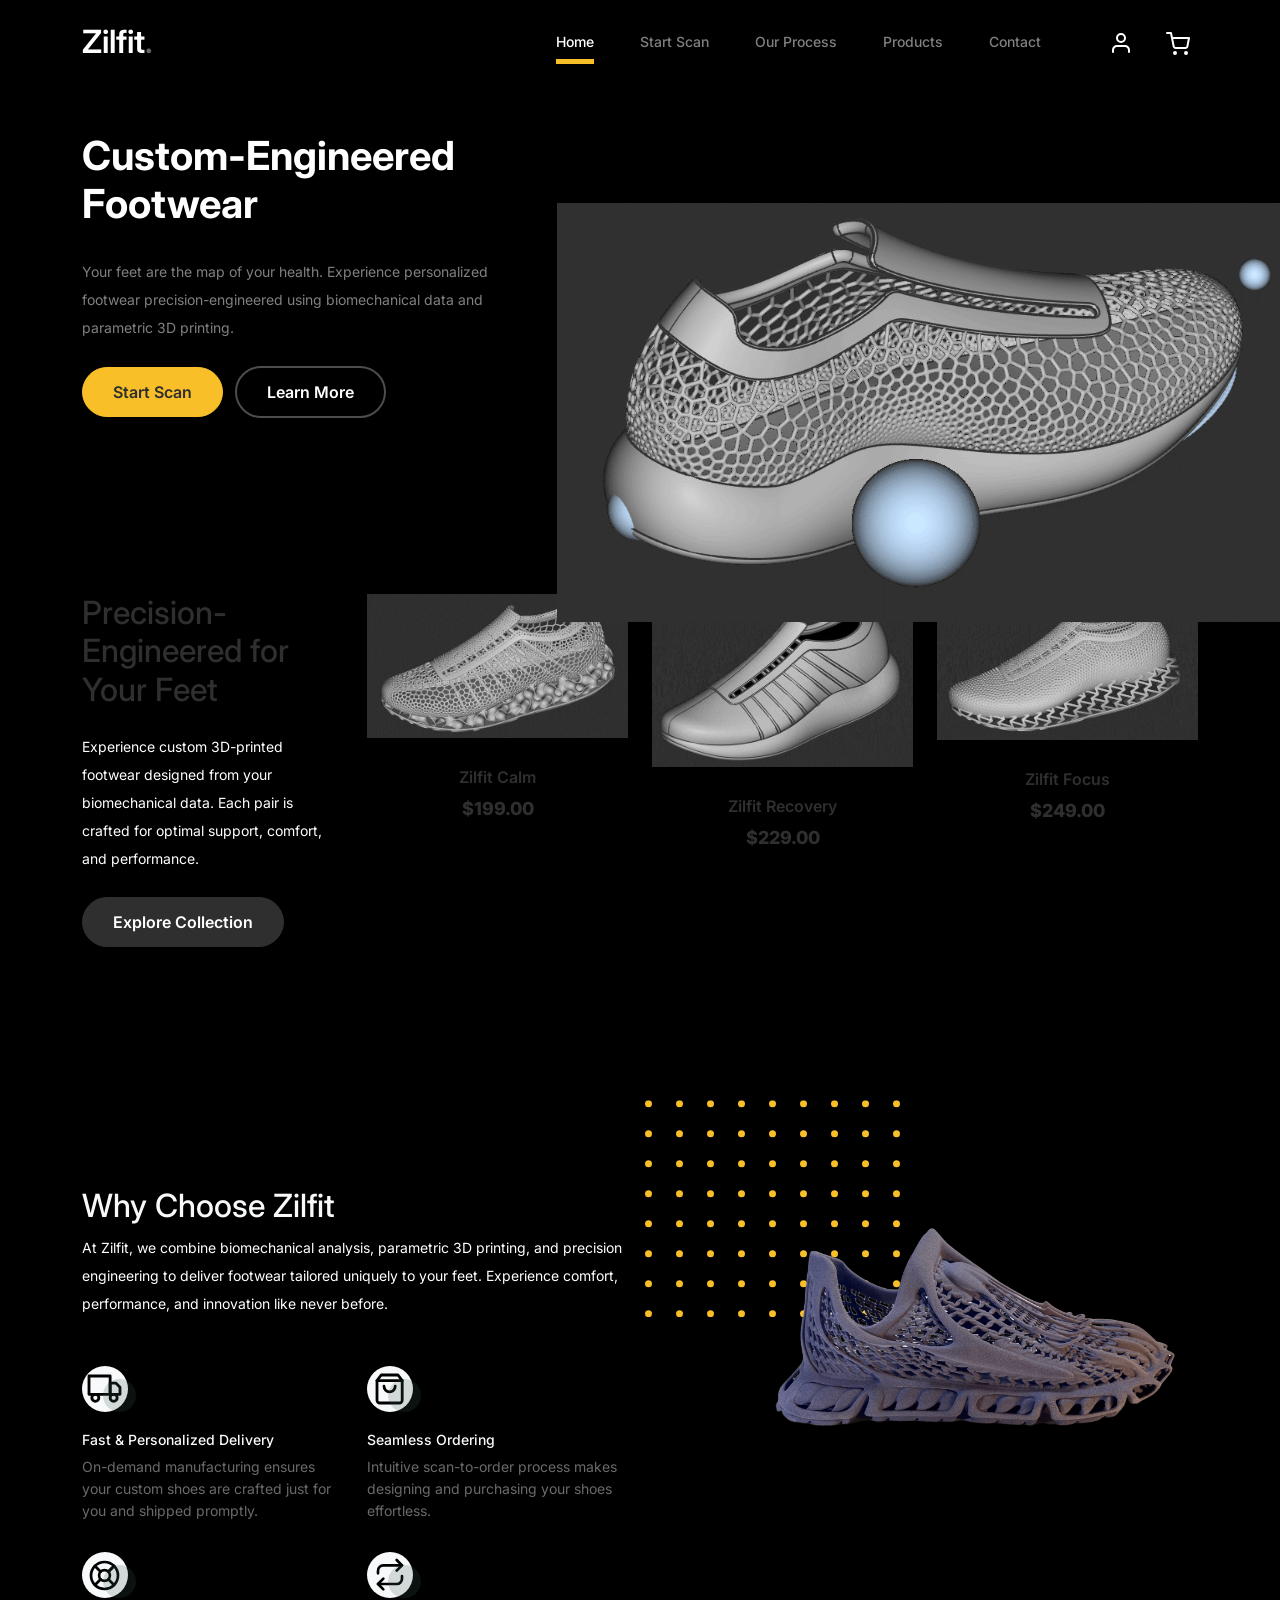
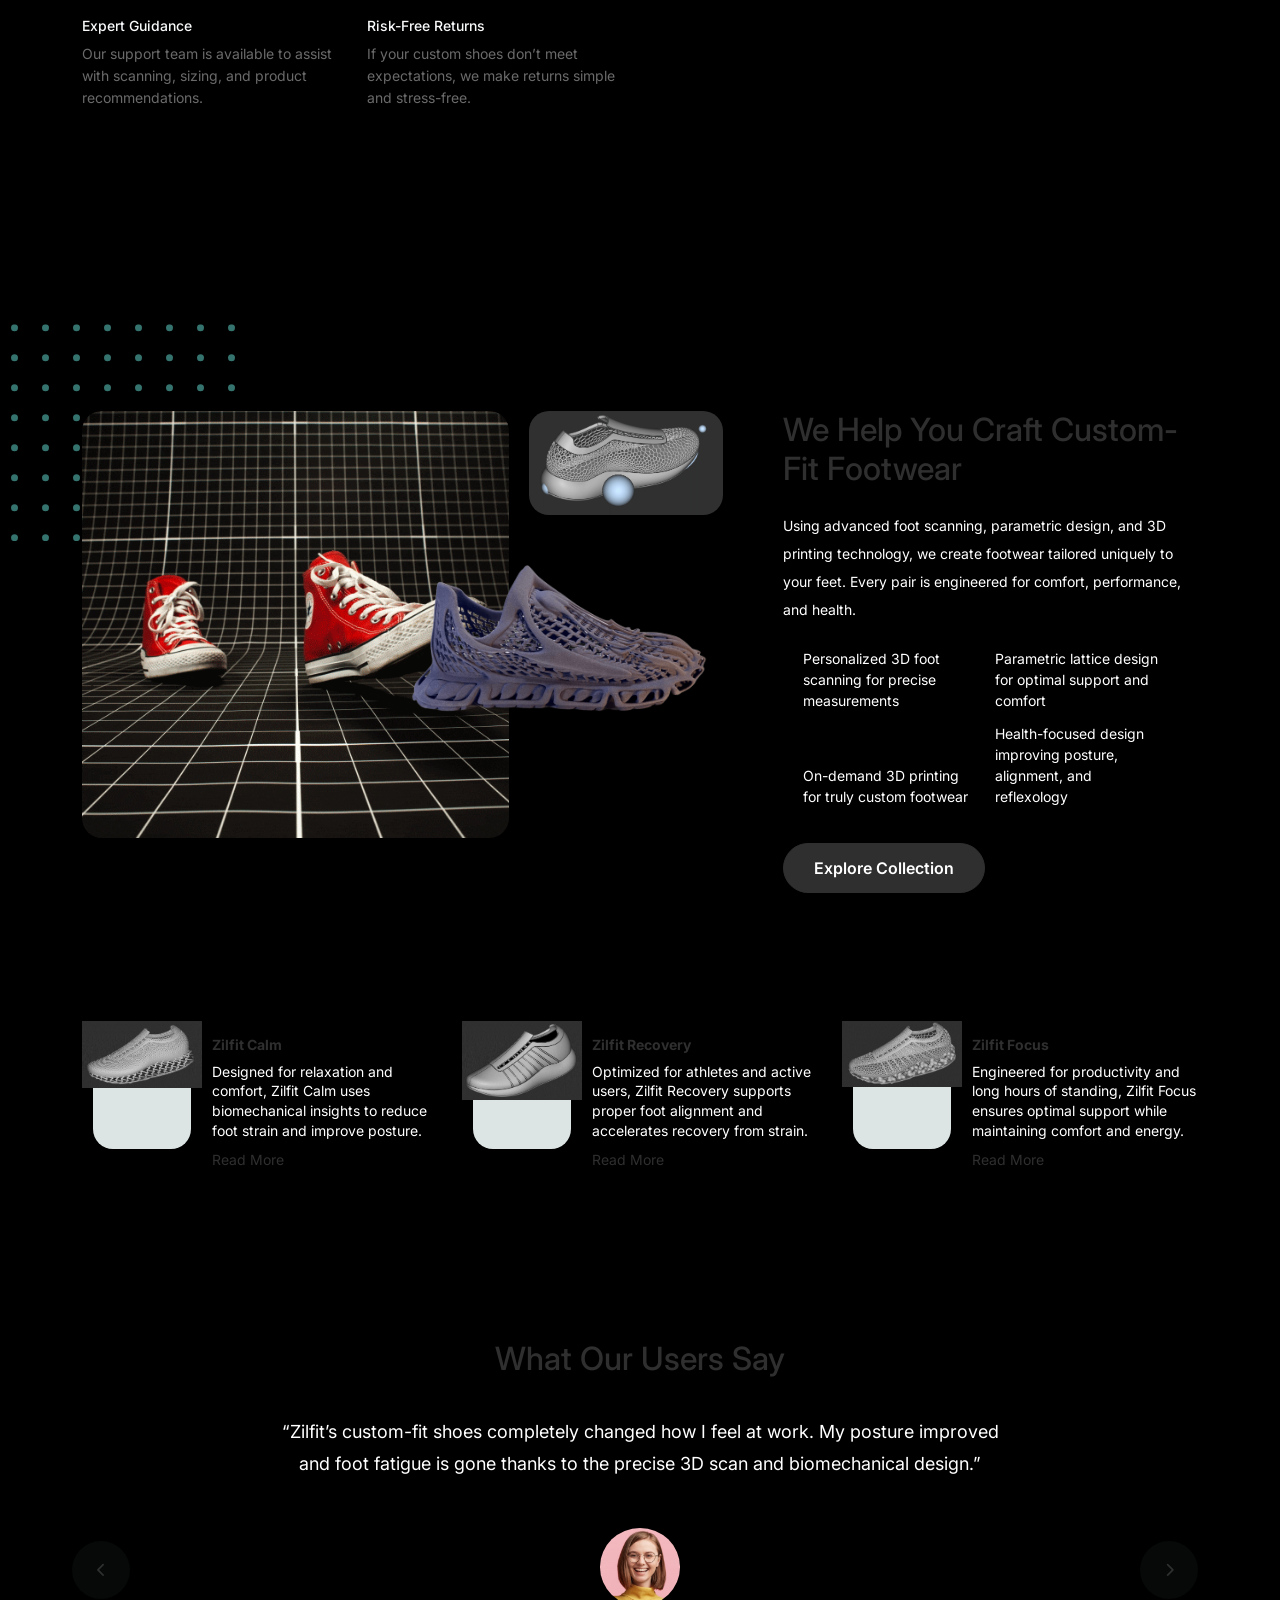
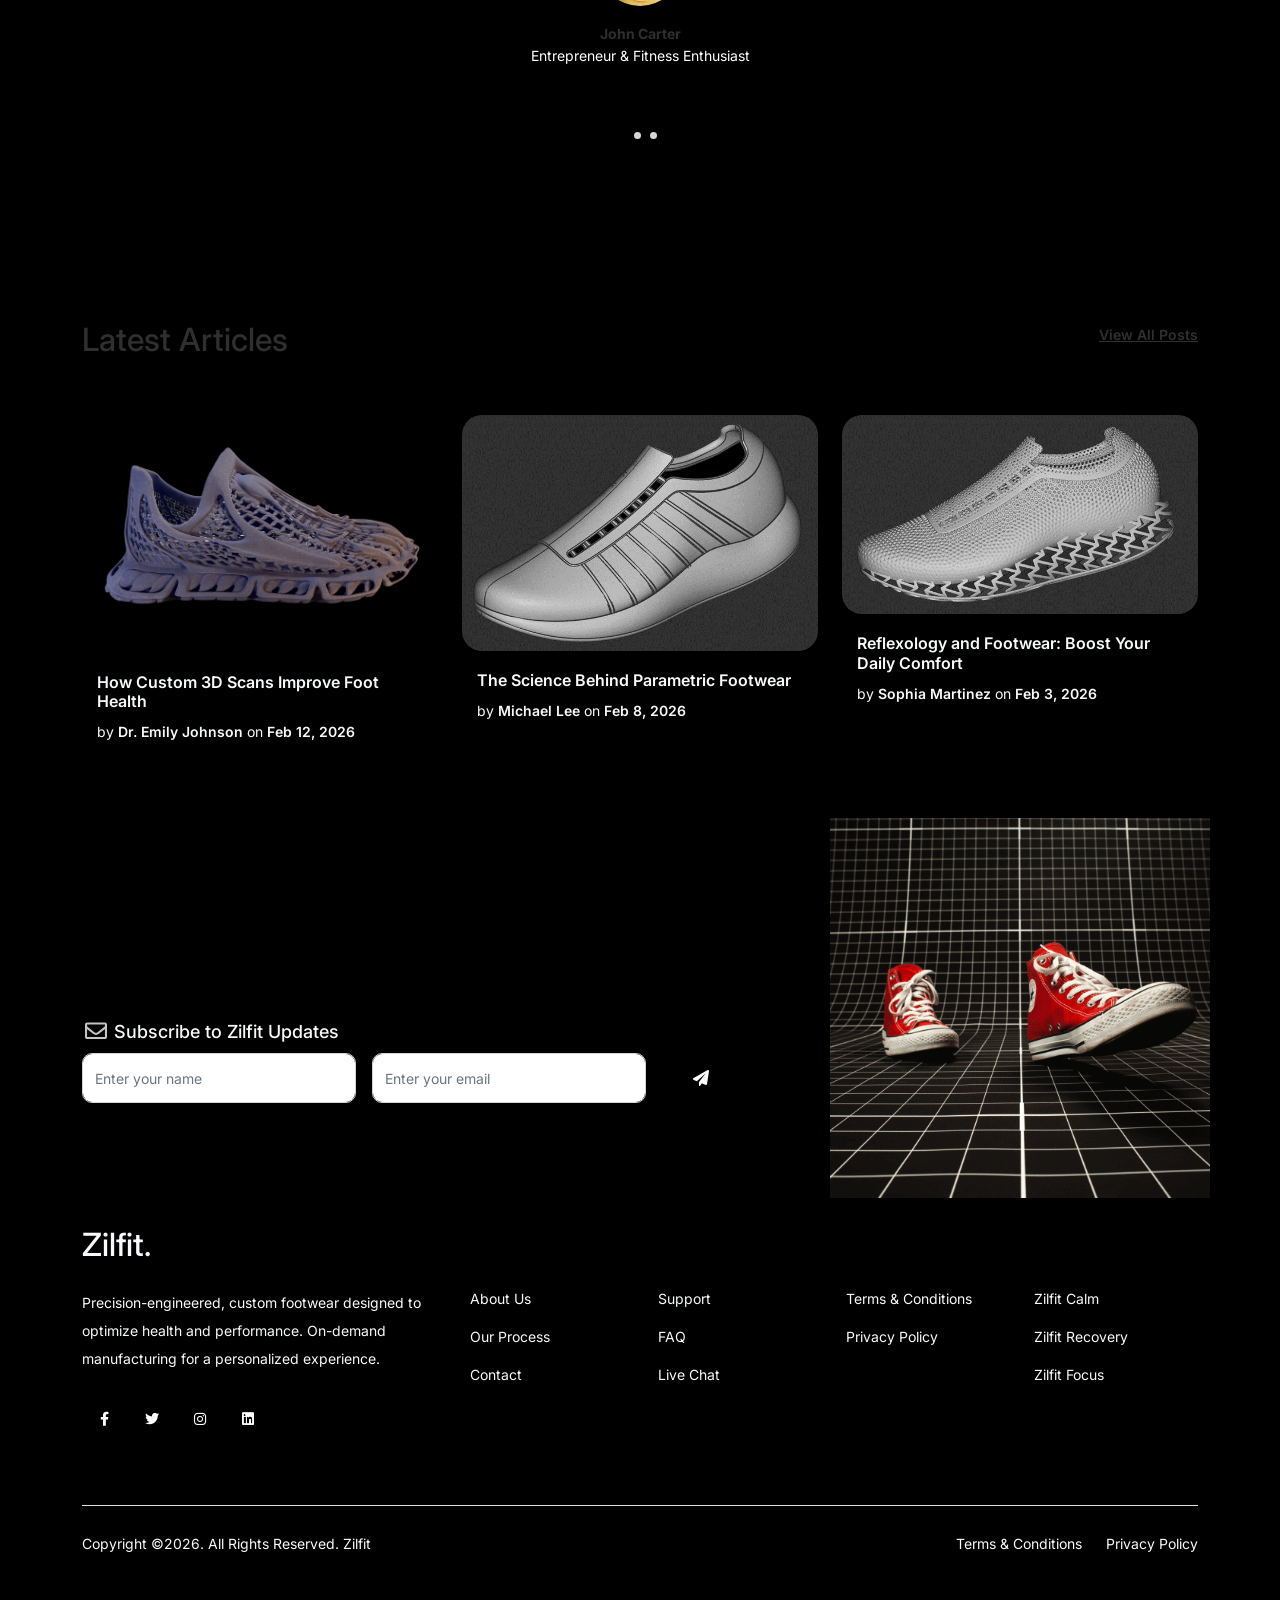
==== index.html @ 862df2f9 "Initial commit" ====
<!-- /*
* Bootstrap 5
* Template Name: Furni
* Template Author: Untree.co
* Template URI: https://untree.co/
* License: https://creativecommons.org/licenses/by/3.0/
*/ -->
<!doctype html>
<html lang="en">
<head>
  <meta charset="utf-8">
  <meta name="viewport" content="width=device-width, initial-scale=1, shrink-to-fit=no">
  <meta name="author" content="Calvince Owino">
  <link rel="shortcut icon" href="favicon.png">

  <meta name="description" content="" />
  <meta name="keywords" content="bootstrap, bootstrap4" />

		<!-- Bootstrap CSS -->
		<link href="css/bootstrap.min.css" rel="stylesheet">
		<link href="https://cdnjs.cloudflare.com/ajax/libs/font-awesome/6.0.0-beta3/css/all.min.css" rel="stylesheet">
		<link href="css/tiny-slider.css" rel="stylesheet">
		<link href="css/style.css" rel="stylesheet">
		<title>Zilfit – Custom-Engineered Biomechanical Footwear | Tech-Health Innovation</title>
	</head>

	<body class="bg-dark text-light">

		<!-- Start Header/Navigation -->
		<nav class="custom-navbar navbar navbar-expand-md navbar-dark bg-dark" aria-label="Zilfit navigation bar">

		<div class="container">
			<!-- Brand -->
			<a class="navbar-brand" href="index.html">Zilfit<span>.</span></a>

			<!-- Toggler / Mobile Menu -->
			<button class="navbar-toggler" type="button" data-bs-toggle="collapse" data-bs-target="#navbarsZilfit" aria-controls="navbarsZilfit" aria-expanded="false" aria-label="Toggle navigation">
			<span class="navbar-toggler-icon"></span>
			</button>

			<!-- Navbar Links -->
			<div class="collapse navbar-collapse" id="navbarsZilfit">
			<ul class="custom-navbar-nav navbar-nav ms-auto mb-2 mb-md-0">
				<li class="nav-item active">
				<a class="nav-link" href="index.html">Home</a>
				</li>
				<li class="nav-item">
				<a class="nav-link" href="scan.html">Start Scan</a>
				</li>
				<li class="nav-item">
				<a class="nav-link" href="#process">Our Process</a>
				</li>
				<li class="nav-item">
				<a class="nav-link" href="#products">Products</a>
				</li>
				<li class="nav-item">
				<a class="nav-link" href="#contact">Contact</a>
				</li>
			</ul>

			<!-- CTA Icons -->
			<ul class="custom-navbar-cta navbar-nav mb-2 mb-md-0 ms-4">
				<li class="nav-item">
				<a class="nav-link" href="#"><img src="images/user.svg" alt="User Account"></a>
				</li>
				<li class="nav-item">
				<a class="nav-link" href="cart.html"><img src="images/cart.svg" alt="Shopping Cart"></a>
				</li>
			</ul>
			</div>
		</div>
		
		</nav>
		<!-- End Header/Navigation -->

		<!-- Start Hero Section -->
		<div class="hero py-5">
		<div class="container">
			<div class="row align-items-center">

			<!-- Text Column -->
			<div class="col-lg-5 text-center text-lg-start mb-5 mb-lg-0">
				<div class="intro-excerpt">
				<h1>Custom-Engineered Footwear</h1>

				<p class="mb-4">
					Your feet are the map of your health. Experience personalized footwear
					precision-engineered using biomechanical data and parametric 3D printing.
				</p>

				<p>
					<a href="scan.html" class="btn btn-secondary me-2">Start Scan</a>
					<a href="#learn-more" class="btn btn-white-outline">Learn More</a>
				</p>
				</div>
			</div>

			<!-- Image Column -->
			<div class="col-lg-7 text-center">
				<div class="hero-img-wrap">
				<img 
					src="images/shoe_preview.gif" 
					class="img-fluid hero-img"
					alt="Zilfit 3D Footwear Model">
				</div>
			</div>

			</div>
		</div>
		</div>
		<!-- End Hero Section -->
		<!-- End Hero Section -->

		<!-- Start Product Section -->
		<div class="product-section">
		<div class="container">
			<div class="row">

			<!-- Start Column 1 -->
			<div class="col-md-12 col-lg-3 mb-5 mb-lg-0">
				<h2 class="mb-4 section-title">Precision-Engineered for Your Feet</h2>
				<p class="mb-4">Experience custom 3D-printed footwear designed from your biomechanical data. Each pair is crafted for optimal support, comfort, and performance.</p>
				<p><a href="#products" class="btn">Explore Collection</a></p>
			</div> 
			<!-- End Column 1 -->

			<!-- Start Column 2 -->
			<div class="col-12 col-md-4 col-lg-3 mb-5 mb-md-0">
				<a class="product-item" href="cart.html">
				<img src="images/shoe.webp" class="img-fluid product-thumbnail" alt="Zilfit Calm">
				<h3 class="product-title">Zilfit Calm</h3>
				<strong class="product-price">$199.00</strong>

				<span class="icon-cross">
					<img src="images/cross.svg" class="img-fluid" alt="">
				</span>
				</a>
			</div> 
			<!-- End Column 2 -->

			<!-- Start Column 3 -->
			<div class="col-12 col-md-4 col-lg-3 mb-5 mb-md-0">
				<a class="product-item" href="cart.html">
				<img src="images/shoe2.webp" class="img-fluid product-thumbnail" alt="Zilfit Recovery">
				<h3 class="product-title">Zilfit Recovery</h3>
				<strong class="product-price">$229.00</strong>

				<span class="icon-cross">
					<img src="images/cross.svg" class="img-fluid" alt="">
				</span>
				</a>
			</div>
			<!-- End Column 3 -->

			<!-- Start Column 4 -->
			<div class="col-12 col-md-4 col-lg-3 mb-5 mb-md-0">
				<a class="product-item" href="cart.html">
				<img src="images/shoe3.webp" class="img-fluid product-thumbnail" alt="Zilfit Focus">
				<h3 class="product-title">Zilfit Focus</h3>
				<strong class="product-price">$249.00</strong>

				<span class="icon-cross">
					<img src="images/cross.svg" class="img-fluid" alt="">
				</span>
				</a>
			</div>
			<!-- End Column 4 -->

			</div>
		</div>
		</div>
		<!-- End Product Section -->

		<!-- Start Why Choose Us Section -->
		<div class="why-choose-section">
		<div class="container">
			<div class="row justify-content-between">

			<!-- Text Column -->
			<div class="col-lg-6">
				<h2 class="section-title text-light">Why Choose Zilfit</h2>
				<p>At Zilfit, we combine biomechanical analysis, parametric 3D printing, and precision engineering to deliver footwear tailored uniquely to your feet. Experience comfort, performance, and innovation like never before.</p>

				<div class="row my-5">
				<!-- Feature 1 -->
				<div class="col-6 col-md-6">
					<div class="feature">
					<div class="icon  bg-light rounded-circle">
						<img src="images/truck.svg" alt="Fast Delivery" class="img-fluid">
					</div>
					<h3 class="text-light">Fast & Personalized Delivery</h3>
					<p>On-demand manufacturing ensures your custom shoes are crafted just for you and shipped promptly.</p>
					</div>
				</div>

				<!-- Feature 2 -->
				<div class="col-6 col-md-6">
					<div class="feature">
					<div class="icon bg-light rounded-circle">
						<img src="images/bag.svg" alt="Easy Process" class="img-fluid">
					</div>
					<h3 class="text-light">Seamless Ordering</h3>
					<p>Intuitive scan-to-order process makes designing and purchasing your shoes effortless.</p>
					</div>
				</div>

				<!-- Feature 3 -->
				<div class="col-6 col-md-6">
					<div class="feature">
					<div class="icon bg-light rounded-circle">
						<img src="images/support.svg" alt="Customer Support" class="img-fluid">
					</div>
					<h3 class="text-light">Expert Guidance</h3>
					<p>Our support team is available to assist with scanning, sizing, and product recommendations.</p>
					</div>
				</div>

				<!-- Feature 4 -->
				<div class="col-6 col-md-6">
					<div class="feature">
					<div class="icon bg-light rounded-circle">
						<img src="images/return.svg" alt="Hassle-Free Returns" class="img-fluid">
					</div>
					<h3 class="text-light">Risk-Free Returns</h3>
					<p>If your custom shoes don’t meet expectations, we make returns simple and stress-free.</p>
					</div>
				</div>
				</div>
			</div>

			<!-- Image Column -->
			<div class="col-lg-5">
				<div class="img-wrap">
				<img src="images/shoe4.png" alt="Zilfit Custom Footwear" class="img-fluid">
				</div>
			</div>

			</div>
		</div>
		</div>
		<!-- End Why Choose Us Section -->

		<!-- Start We Help Section -->
		<div class="we-help-section">
		<div class="container">
			<div class="row justify-content-between">

			<!-- Image Grid -->
			<div class="col-lg-7 mb-5 mb-lg-0">
				<div class="imgs-grid">
				<div class="grid grid-1"><img src="images/shoe.gif" alt="Foot Scan Preview"></div>
				<div class="grid grid-2"><img src="images/shoe_preview.gif" alt="3D Printed Footwear"></div>
				<div class="grid grid-3"><img src="images/shoe4.png" alt="Biomechanical Analysis"></div>
				</div>
			</div>

			<!-- Text Column -->
			<div class="col-lg-5 ps-lg-5">
				<h2 class="section-title mb-4">We Help You Craft Custom-Fit Footwear</h2>
				<p>Using advanced foot scanning, parametric design, and 3D printing technology, we create footwear tailored uniquely to your feet. Every pair is engineered for comfort, performance, and health.</p>

				<ul class="list-unstyled custom-list my-4">
				<li>Personalized 3D foot scanning for precise measurements</li>
				<li>Parametric lattice design for optimal support and comfort</li>
				<li>On-demand 3D printing for truly custom footwear</li>
				<li>Health-focused design improving posture, alignment, and reflexology</li>
				</ul>

				<p><a href="#products" class="btn">Explore Collection</a></p>
			</div>

			</div>
		</div>
		</div>
		<!-- End We Help Section -->

		<!-- Start Popular Product -->
		<div class="popular-product">
		<div class="container">
			<div class="row">

			<!-- Product 1 -->
			<div class="col-12 col-md-6 col-lg-4 mb-4 mb-lg-0">
				<div class="product-item-sm d-flex">
				<div class="thumbnail">
					<img src="images/shoe3.webp" alt="Zilfit Calm" class="img-fluid">
				</div>
				<div class="pt-3">
					<h3>Zilfit Calm</h3>
					<p>Designed for relaxation and comfort, Zilfit Calm uses biomechanical insights to reduce foot strain and improve posture.</p>
					<p><a href="product.html">Read More</a></p>
				</div>
				</div>
			</div>

			<!-- Product 2 -->
			<div class="col-12 col-md-6 col-lg-4 mb-4 mb-lg-0">
				<div class="product-item-sm d-flex">
				<div class="thumbnail">
					<img src="images/shoe2.webp" alt="Zilfit Recovery" class="img-fluid">
				</div>
				<div class="pt-3">
					<h3>Zilfit Recovery</h3>
					<p>Optimized for athletes and active users, Zilfit Recovery supports proper foot alignment and accelerates recovery from strain.</p>
					<p><a href="product.html">Read More</a></p>
				</div>
				</div>
			</div>

			<!-- Product 3 -->
			<div class="col-12 col-md-6 col-lg-4 mb-4 mb-lg-0">
				<div class="product-item-sm d-flex">
				<div class="thumbnail">
					<img src="images/shoe.webp" alt="Zilfit Focus" class="img-fluid">
				</div>
				<div class="pt-3">
					<h3>Zilfit Focus</h3>
					<p>Engineered for productivity and long hours of standing, Zilfit Focus ensures optimal support while maintaining comfort and energy.</p>
					<p><a href="product.html">Read More</a></p>
				</div>
				</div>
			</div>

			</div>
		</div>
		</div>
		<!-- End Popular Product -->

		<!-- Start Testimonial Slider -->
		<div class="testimonial-section">
		<div class="container">
			<div class="row">
			<div class="col-lg-7 mx-auto text-center">
				<h2 class="section-title">What Our Users Say</h2>
			</div>
			</div>

			<div class="row justify-content-center">
			<div class="col-lg-12">
				<div class="testimonial-slider-wrap text-center">

				<!-- Navigation Arrows -->
				<div id="testimonial-nav">
					<span class="prev" data-controls="prev"><span class="fa fa-chevron-left"></span></span>
					<span class="next" data-controls="next"><span class="fa fa-chevron-right"></span></span>
				</div>

				<!-- Slider -->
				<div class="testimonial-slider">

					<!-- Testimonial 1 -->
					<div class="item">
					<div class="row justify-content-center">
						<div class="col-lg-8 mx-auto">
						<div class="testimonial-block text-center">
							<blockquote class="mb-5">
							<p>&ldquo;Zilfit’s custom-fit shoes completely changed how I feel at work. My posture improved and foot fatigue is gone thanks to the precise 3D scan and biomechanical design.&rdquo;</p>
							</blockquote>
							<div class="author-info">
							<div class="author-pic">
								<img src="images/person-1.png" alt="John Carter" class="img-fluid">
							</div>
							<h3 class="font-weight-bold">John Carter</h3>
							<span class="position d-block mb-3">Entrepreneur & Fitness Enthusiast</span>
							</div>
						</div>
						</div>
					</div>
					</div>
					<!-- END item -->

					<!-- Testimonial 2 -->
					<div class="item">
					<div class="row justify-content-center">
						<div class="col-lg-8 mx-auto">
						<div class="testimonial-block text-center">
							<blockquote class="mb-5">
							<p>&ldquo;The parametric design process felt futuristic! I could see exactly how my shoes were calculated for my feet. Comfort and support have never been better.&rdquo;</p>
							</blockquote>
							<div class="author-info">
							<div class="author-pic">
								<img src="images/person-2.png" alt="Sophia Lee" class="img-fluid">
							</div>
							<h3 class="font-weight-bold">Sophia Lee</h3>
							<span class="position d-block mb-3">Yoga Instructor</span>
							</div>
						</div>
						</div>
					</div>
					</div>
					<!-- END item -->

					<!-- Testimonial 3 -->
					<div class="item">
					<div class="row justify-content-center">
						<div class="col-lg-8 mx-auto">
						<div class="testimonial-block text-center">
							<blockquote class="mb-5">
							<p>&ldquo;Zilfit shoes are a game-changer for anyone who stands all day. The combination of 3D printing and biomechanical calibration makes them uniquely comfortable and supportive.&rdquo;</p>
							</blockquote>
							<div class="author-info">
							<div class="author-pic">
								<img src="images/person-3.png" alt="Alex Martinez" class="img-fluid">
							</div>
							<h3 class="font-weight-bold">Alex Martinez</h3>
							<span class="position d-block mb-3">Software Developer</span>
							</div>
						</div>
						</div>
					</div>
					</div>
					<!-- END item -->

				</div>

				</div>
			</div>
			</div>
		</div>
		</div>
		<!-- End Testimonial Slider -->

		<!-- Start Blog Section -->
		<div class="blog-section">
		<div class="container">
			<div class="row mb-5">
			<div class="col-md-6">
				<h2 class="section-title">Latest Articles</h2>
			</div>
			<div class="col-md-6 text-start text-md-end">
				<a href="#" class="more">View All Posts</a>
			</div>
			</div>

			<div class="row">

			<!-- Blog Post 1 -->
			<div class="col-12 col-sm-6 col-md-4 mb-4 mb-md-0">
				<div class="post-entry">
				<a href="#" class="post-thumbnail"><img src="images/shoe4.png" alt="Custom Footwear Scan" class="img-fluid"></a>
				<div class="post-content-entry text-light">
					<h3><a href="#" class="text-light">How Custom 3D Scans Improve Foot Health</a></h3>
					<div class="meta text-light">
					<span>by <a href="#" class="text-light">Dr. Emily Johnson</a></span> 
					<span>on <a href="#" class="text-light">Feb 12, 2026</a></span>
					</div>
				</div>
				</div>
			</div>

			<!-- Blog Post 2 -->
			<div class="col-12 col-sm-6 col-md-4 mb-4 mb-md-0">
				<div class="post-entry">
				<a href="#" class="post-thumbnail"><img src="images/shoe2.webp" alt="Parametric Shoe Design" class="img-fluid"></a>
				<div class="post-content-entry">
					<h3><a href="#" class="text-light">The Science Behind Parametric Footwear</a></h3>
					<div class="meta text-light">
					<span>by <a href="#" class="text-light">Michael Lee</a></span> 
					<span>on <a href="#" class="text-light">Feb 8, 2026</a></span>
					</div>
				</div>
				</div>
			</div>

			<!-- Blog Post 3 -->
			<div class="col-12 col-sm-6 col-md-4 mb-4 mb-md-0">
				<div class="post-entry">
				<a href="#" class="post-thumbnail"><img src="images/shoe3.webp" alt="Reflexology & Footwear" class="img-fluid"></a>
				<div class="post-content-entry">
					<h3><a href="#" class="text-light">Reflexology and Footwear: Boost Your Daily Comfort</a></h3>
					<div class="meta text-light">
					<span>by <a href="#" class="text-light">Sophia Martinez</a></span> 
					<span>on <a href="#" class="text-light">Feb 3, 2026</a></span>
					</div>
				</div>
				</div>
			</div>

			</div>
		</div>
		</div>
		<!-- End Blog Section -->

		<!-- Start Footer Section -->
		<footer class="bg-dark footer-section text-light">
		<div class="container relative">

			<!-- Shoe Image -->
			<div class="sofa-img mb-4 text-center">
			<img src="images/shoe.gif" alt="Zilfit Footwear" class="img-fluid">
			</div>

			<!-- Newsletter Subscription -->
			<div class="row mb-5">
			<div class="col-lg-8">
				<div class="subscription-form">
				<h3 class="d-flex align-items-center text-light">
					<span class="me-1"><img src="images/envelope-outline.svg" alt="Newsletter" class="img-fluid"></span>
					<span>Subscribe to Zilfit Updates</span>
				</h3>
				<form action="#" class="row g-3">
					<div class="col-auto">
					<input type="text" class="form-control" placeholder="Enter your name">
					</div>
					<div class="col-auto">
					<input type="email" class="form-control" placeholder="Enter your email">
					</div>
					<div class="col-auto">
					<button class="btn btn-primary">
						<span class="fa fa-paper-plane"></span>
					</button>
					</div>
				</form>
				</div>
			</div>
			</div>

			<!-- Footer Links -->
			<div class="row g-5 mb-5">
			<div class="col-lg-4">
				<div class="mb-4 footer-logo-wrap">
				<a href="#" class="footer-logo text-light">Zilfit<span>.</span></a>
				</div>
				<p class="mb-4 text-light">Precision-engineered, custom footwear designed to optimize health and performance. On-demand manufacturing for a personalized experience.</p>
				<ul class="list-unstyled custom-social">
				<li><a href="#" class="bg-dark"><span class="fa fa-brands fa-facebook-f"></span></a></li>
				<li><a href="#" class="bg-dark"><span class="fa fa-brands fa-twitter"></span></a></li>
				<li><a href="#" class="bg-dark"><span class="fa fa-brands fa-instagram"></span></a></li>
				<li><a href="#" class="bg-dark"><span class="fa fa-brands fa-linkedin"></span></a></li>
				</ul>
			</div>

			<div class="col-lg-8">
				<div class="row links-wrap">
				<div class="col-6 col-sm-6 col-md-3">
					<ul class="list-unstyled">
					<li><a href="#" class="text-light">About Us</a></li>
					<li><a href="#" class="text-light">Our Process</a></li>
					<li><a href="#" class="text-light">Contact</a></li>
					</ul>
				</div>

				<div class="col-6 col-sm-6 col-md-3">
					<ul class="list-unstyled">
					<li><a href="#" class="text-light">Support</a></li>
					<li><a href="#" class="text-light">FAQ</a></li>
					<li><a href="#" class="text-light">Live Chat</a></li>
					</ul>
				</div>

				<div class="col-6 col-sm-6 col-md-3">
					<ul class="list-unstyled">
					<li><a href="#" class="text-light">Terms & Conditions</a></li>
					<li><a href="#" class="text-light">Privacy Policy</a></li>
					</ul>
				</div>

				<div class="col-6 col-sm-6 col-md-3">
					<ul class="list-unstyled">
					<li><a href="#" class="text-light">Zilfit Calm</a></li>
					<li><a href="#" class="text-light">Zilfit Recovery</a></li>
					<li><a href="#" class="text-light">Zilfit Focus</a></li>
					</ul>
				</div>
				</div>
			</div>
			</div>

			<!-- Copyright -->
			<div class="border-top text-light copyright">
			<div class="row pt-4">
				<div class="col-lg-6">
				<p class="mb-2 text-center text-lg-start">Copyright &copy;<script>document.write(new Date().getFullYear());</script>. All Rights Reserved. Zilfit</p>
				</div>
				<div class="col-lg-6 text-center text-lg-end">
				<ul class="list-unstyled d-inline-flex ms-auto">
					<li class="me-4"><a href="#" class="text-light">Terms & Conditions</a></li>
					<li><a href="#" class="text-light">Privacy Policy</a></li>
				</ul>
				</div>
			</div>
			</div>

		</div>
		</footer>
		<!-- End Footer Section -->


		<script src="js/bootstrap.bundle.min.js"></script>
		<script src="js/tiny-slider.js"></script>
		<script src="js/custom.js"></script>
	</body>

</html>
---- css/tiny-slider.css ----
.tns-outer{padding:0 !important}.tns-outer [hidden]{display:none !important}.tns-outer [aria-controls],.tns-outer [data-action]{cursor:pointer}.tns-slider{-webkit-transition:all 0s;-moz-transition:all 0s;transition:all 0s}.tns-slider>.tns-item{-webkit-box-sizing:border-box;-moz-box-sizing:border-box;box-sizing:border-box}.tns-horizontal.tns-subpixel{white-space:nowrap}.tns-horizontal.tns-subpixel>.tns-item{display:inline-block;vertical-align:top;white-space:normal}.tns-horizontal.tns-no-subpixel:after{content:'';display:table;clear:both}.tns-horizontal.tns-no-subpixel>.tns-item{float:left}.tns-horizontal.tns-carousel.tns-no-subpixel>.tns-item{margin-right:-100%}.tns-no-calc{position:relative;left:0}.tns-gallery{position:relative;left:0;min-height:1px}.tns-gallery>.tns-item{position:absolute;left:-100%;-webkit-transition:transform 0s, opacity 0s;-moz-transition:transform 0s, opacity 0s;transition:transform 0s, opacity 0s}.tns-gallery>.tns-slide-active{position:relative;left:auto !important}.tns-gallery>.tns-moving{-webkit-transition:all 0.25s;-moz-transition:all 0.25s;transition:all 0.25s}.tns-autowidth{display:inline-block}.tns-lazy-img{-webkit-transition:opacity 0.6s;-moz-transition:opacity 0.6s;transition:opacity 0.6s;opacity:0.6}.tns-lazy-img.tns-complete{opacity:1}.tns-ah{-webkit-transition:height 0s;-moz-transition:height 0s;transition:height 0s}.tns-ovh{overflow:hidden}.tns-visually-hidden{position:absolute;left:-10000em}.tns-transparent{opacity:0;visibility:hidden}.tns-fadeIn{opacity:1;filter:alpha(opacity=100);z-index:0}.tns-normal,.tns-fadeOut{opacity:0;filter:alpha(opacity=0);z-index:-1}.tns-vpfix{white-space:nowrap}.tns-vpfix>div,.tns-vpfix>li{display:inline-block}.tns-t-subp2{margin:0 auto;width:310px;position:relative;height:10px;overflow:hidden}.tns-t-ct{width:2333.3333333%;width:-webkit-calc(100% * 70 / 3);width:-moz-calc(100% * 70 / 3);width:calc(100% * 70 / 3);position:absolute;right:0}.tns-t-ct:after{content:'';display:table;clear:both}.tns-t-ct>div{width:1.4285714%;width:-webkit-calc(100% / 70);width:-moz-calc(100% / 70);width:calc(100% / 70);height:10px;float:left}

/*# sourceMappingURL=sourcemaps/tiny-slider.css.map */
---- css/style.css ----
/*
* Template Name: UntreeStore
* Template Author: Untree.co
* Author URI: https://untree.co/
* License: https://creativecommons.org/licenses/by/3.0/
*/
@import url("https://fonts.googleapis.com/css2?family=Inter:wght@400;500;600;700;800&display=swap");
body {
  overflow-x: hidden;
  position: relative; }

body {
  font-family: "Inter", sans-serif;
  font-weight: 400;
  line-height: 28px;
  color: #6a6a6a;
  font-size: 14px;
  background-color: #eff2f1; }

.bg-dark {
  background-color: #000000 !important; 
  color: #ffffff !important; 
}

a {
  text-decoration: none;
  -webkit-transition: .3s all ease;
  -o-transition: .3s all ease;
  transition: .3s all ease;
  color: #2f2f2f;
  text-decoration: underline; }
  a:hover {
    color: #2f2f2f;
    text-decoration: none; }
  a.more {
    font-weight: 600; }

.custom-navbar {
  background: #000000 !important;
  padding-top: 20px;
  padding-bottom: 20px; }
  .custom-navbar .navbar-brand {
    font-size: 32px;
    font-weight: 600; }
    .custom-navbar .navbar-brand > span {
      opacity: .4; }
  .custom-navbar .navbar-toggler {
    border-color: transparent; }
    .custom-navbar .navbar-toggler:active, .custom-navbar .navbar-toggler:focus {
      -webkit-box-shadow: none;
      box-shadow: none;
      outline: none; }
  @media (min-width: 992px) {
    .custom-navbar .custom-navbar-nav li {
      margin-left: 15px;
      margin-right: 15px; } }
  .custom-navbar .custom-navbar-nav li a {
    font-weight: 500;
    color: #ffffff !important;
    opacity: .5;
    -webkit-transition: .3s all ease;
    -o-transition: .3s all ease;
    transition: .3s all ease;
    position: relative; }
    @media (min-width: 768px) {
      .custom-navbar .custom-navbar-nav li a:before {
        content: "";
        position: absolute;
        bottom: 0;
        left: 8px;
        right: 8px;
        background: #f9bf29;
        height: 5px;
        opacity: 1;
        visibility: visible;
        width: 0;
        -webkit-transition: .15s all ease-out;
        -o-transition: .15s all ease-out;
        transition: .15s all ease-out; } }
    .custom-navbar .custom-navbar-nav li a:hover {
      opacity: 1; }
      .custom-navbar .custom-navbar-nav li a:hover:before {
        width: calc(100% - 16px); }
  .custom-navbar .custom-navbar-nav li.active a {
    opacity: 1; }
    .custom-navbar .custom-navbar-nav li.active a:before {
      width: calc(100% - 16px); }
  .custom-navbar .custom-navbar-cta {
    margin-left: 0 !important;
    -webkit-box-orient: horizontal;
    -webkit-box-direction: normal;
    -ms-flex-direction: row;
    flex-direction: row; }
    @media (min-width: 768px) {
      .custom-navbar .custom-navbar-cta {
        margin-left: 40px !important; } }
    .custom-navbar .custom-navbar-cta li {
      margin-left: 0px;
      margin-right: 0px; }
      .custom-navbar .custom-navbar-cta li:first-child {
        margin-right: 20px; }

.hero {
  background: #000000;
  padding: calc(4rem - 30px) 0 0rem 0; }
  @media (min-width: 768px) {
    .hero {
      padding: calc(4rem - 30px) 0 4rem 0; } }
  @media (min-width: 992px) {
    .hero {
      padding: calc(8rem - 30px) 0 8rem 0; } }
  .hero .intro-excerpt {
    position: relative;
    z-index: 4; }
    @media (min-width: 992px) {
      .hero .intro-excerpt {
        max-width: 450px; } }
  .hero h1 {
    font-weight: 700;
    color: #ffffff;
    margin-bottom: 30px; }
    @media (min-width: 1400px) {
      .hero h1 {
        font-size: 54px; } }
  .hero p {
    color: rgba(255, 255, 255, 0.5);
    margin-botom: 30px; }
  .hero .hero-img-wrap {
    position: relative; }
    .hero .hero-img-wrap img {
      position: relative;
      top: 0px;
      right: 0px;
      z-index: 2;
      max-width: 780px;
      left: -20px; }
      @media (min-width: 768px) {
        .hero .hero-img-wrap img {
          right: 0px;
          left: -100px; } }
      @media (min-width: 992px) {
        .hero .hero-img-wrap img {
          left: 0px;
          top: -80px;
          position: absolute;
          right: -50px; } }
      @media (min-width: 1200px) {
        .hero .hero-img-wrap img {
          left: 0px;
          top: -80px;
          right: -100px; } }
    .hero .hero-img-wrap:after {
      content: "";
      position: absolute;
      width: 255px;
      height: 217px;
      background-image: url("../images/dots-light.svg");
      background-size: contain;
      background-repeat: no-repeat;
      right: -100px;
      top: -0px; }
      @media (min-width: 1200px) {
        .hero .hero-img-wrap:after {
          top: -40px; } }
  /* ---------- HERO IMAGE RESPONSIVE FIX ---------- */

/* mobile + tablet safe layout */
@media (max-width: 991px) {

  .hero .hero-img-wrap {
    position: relative;
    text-align: center;
  }

  .hero .hero-img-wrap img {
    position: relative !important;
    left: 0 !important;
    right: 0 !important;
    top: 0 !important;
    max-width: 100%;
    height: auto;
  }

  /* hide decorative dots on small screens */
  .hero .hero-img-wrap:after {
    display: none;
  }
}


/* ultra small phones */
@media (max-width: 575px) {
  .hero .hero-img-wrap img {
    max-height: 260px;
    object-fit: contain;
  }
}

.btn {
  font-weight: 600;
  padding: 12px 30px;
  border-radius: 30px;
  color: #ffffff;
  background: #2f2f2f;
  border-color: #2f2f2f; }
  .btn:hover {
    color: #ffffff;
    background: #222222;
    border-color: #222222; }
  .btn:active, .btn:focus {
    outline: none !important;
    -webkit-box-shadow: none;
    box-shadow: none; }
  .btn.btn-primary {
    background: #000000;
    border-color: #000000; }
    .btn.btn-primary:hover {
      background: #314d43;
      border-color: #314d43; }
  .btn.btn-secondary {
    color: #2f2f2f;
    background: #f9bf29;
    border-color: #f9bf29; }
    .btn.btn-secondary:hover {
      background: #f8b810;
      border-color: #f8b810; }
  .btn.btn-white-outline {
    background: transparent;
    border-width: 2px;
    border-color: rgba(255, 255, 255, 0.3); }
    .btn.btn-white-outline:hover {
      border-color: white;
      color: #ffffff; }

.section-title {
  color: #2f2f2f; }

.product-section {
  padding: 7rem 0; }
  .product-section .product-item {
    text-align: center;
    text-decoration: none;
    display: block;
    position: relative;
    padding-bottom: 50px;
    cursor: pointer; }
    .product-section .product-item .product-thumbnail {
      margin-bottom: 30px;
      position: relative;
      top: 0;
      -webkit-transition: .3s all ease;
      -o-transition: .3s all ease;
      transition: .3s all ease; }
    .product-section .product-item h3 {
      font-weight: 600;
      font-size: 16px; }
    .product-section .product-item strong {
      font-weight: 800 !important;
      font-size: 18px !important; }
    .product-section .product-item h3, .product-section .product-item strong {
      color: #2f2f2f;
      text-decoration: none; }
    .product-section .product-item .icon-cross {
      position: absolute;
      width: 35px;
      height: 35px;
      display: inline-block;
      background: #2f2f2f;
      bottom: 15px;
      left: 50%;
      -webkit-transform: translateX(-50%);
      -ms-transform: translateX(-50%);
      transform: translateX(-50%);
      margin-bottom: -17.5px;
      border-radius: 50%;
      opacity: 0;
      visibility: hidden;
      -webkit-transition: .3s all ease;
      -o-transition: .3s all ease;
      transition: .3s all ease; }
      .product-section .product-item .icon-cross img {
        position: absolute;
        left: 50%;
        top: 50%;
        -webkit-transform: translate(-50%, -50%);
        -ms-transform: translate(-50%, -50%);
        transform: translate(-50%, -50%); }
    .product-section .product-item:before {
      bottom: 0;
      left: 0;
      right: 0;
      position: absolute;
      content: "";
      background: #dce5e4;
      height: 0%;
      z-index: -1;
      border-radius: 10px;
      -webkit-transition: .3s all ease;
      -o-transition: .3s all ease;
      transition: .3s all ease; }
    .product-section .product-item:hover .product-thumbnail {
      top: -25px; }
    .product-section .product-item:hover .icon-cross {
      bottom: 0;
      opacity: 1;
      visibility: visible; }
    .product-section .product-item:hover:before {
      height: 70%; }

.why-choose-section {
  padding: 7rem 0; }
  .why-choose-section .img-wrap {
    position: relative; }
    .why-choose-section .img-wrap:before {
      position: absolute;
      content: "";
      width: 255px;
      height: 217px;
      background-image: url("../images/dots-yellow.svg");
      background-repeat: no-repeat;
      background-size: contain;
      -webkit-transform: translate(-40%, -40%);
      -ms-transform: translate(-40%, -40%);
      transform: translate(-40%, -40%);
      z-index: -1; }
    .why-choose-section .img-wrap img {
      border-radius: 20px; }

.feature {
  margin-bottom: 30px; }
  .feature .icon {
    display: inline-block;
    position: relative;
    margin-bottom: 20px; }
    .feature .icon:before {
      content: "";
      width: 33px;
      height: 33px;
      position: absolute;
      background: rgba(59, 93, 80, 0.2);
      border-radius: 50%;
      right: -8px;
      bottom: 0; }
  .feature h3 {
    font-size: 14px;
    color: #2f2f2f; }
  .feature p {
    font-size: 14px;
    line-height: 22px;
    color: #6a6a6a; }

.we-help-section {
  padding: 7rem 0; }
  .we-help-section .imgs-grid {
    display: -ms-grid;
    display: grid;
    -ms-grid-columns: (1fr)[27];
    grid-template-columns: repeat(27, 1fr);
    position: relative; }
    .we-help-section .imgs-grid:before {
      position: absolute;
      content: "";
      width: 255px;
      height: 217px;
      background-image: url("../images/dots-green.svg");
      background-size: contain;
      background-repeat: no-repeat;
      -webkit-transform: translate(-40%, -40%);
      -ms-transform: translate(-40%, -40%);
      transform: translate(-40%, -40%);
      z-index: -1; }
    .we-help-section .imgs-grid .grid {
      position: relative; }
      .we-help-section .imgs-grid .grid img {
        border-radius: 20px;
        max-width: 100%; }
      .we-help-section .imgs-grid .grid.grid-1 {
        -ms-grid-column: 1;
        -ms-grid-column-span: 18;
        grid-column: 1 / span 18;
        -ms-grid-row: 1;
        -ms-grid-row-span: 27;
        grid-row: 1 / span 27; }
      .we-help-section .imgs-grid .grid.grid-2 {
        -ms-grid-column: 19;
        -ms-grid-column-span: 27;
        grid-column: 19 / span 27;
        -ms-grid-row: 1;
        -ms-grid-row-span: 5;
        grid-row: 1 / span 5;
        padding-left: 20px; }
      .we-help-section .imgs-grid .grid.grid-3 {
        -ms-grid-column: 14;
        -ms-grid-column-span: 16;
        grid-column: 14 / span 16;
        -ms-grid-row: 6;
        -ms-grid-row-span: 27;
        grid-row: 6 / span 27;
        padding-top: 20px; }

.custom-list {
  width: 100%; }
  .custom-list li {
    display: inline-block;
    width: calc(50% - 20px);
    margin-bottom: 12px;
    line-height: 1.5;
    position: relative;
    padding-left: 20px; }
    .custom-list li:before {
      content: "";
      width: 8px;
      height: 8px;
      border-radius: 50%;
      border: 2px solid #000000;
      position: absolute;
      left: 0;
      top: 8px; }

.popular-product {
  padding: 0 0 7rem 0; }
  .popular-product .product-item-sm h3 {
    font-size: 14px;
    font-weight: 700;
    color: #2f2f2f; }
  .popular-product .product-item-sm a {
    text-decoration: none;
    color: #2f2f2f;
    -webkit-transition: .3s all ease;
    -o-transition: .3s all ease;
    transition: .3s all ease; }
    .popular-product .product-item-sm a:hover {
      color: rgba(47, 47, 47, 0.5); }
  .popular-product .product-item-sm p {
    line-height: 1.4;
    margin-bottom: 10px;
    font-size: 14px; }
  .popular-product .product-item-sm .thumbnail {
    margin-right: 10px;
    -webkit-box-flex: 0;
    -ms-flex: 0 0 120px;
    flex: 0 0 120px;
    position: relative; }
    .popular-product .product-item-sm .thumbnail:before {
      content: "";
      position: absolute;
      border-radius: 20px;
      background: #dce5e4;
      width: 98px;
      height: 98px;
      top: 50%;
      left: 50%;
      -webkit-transform: translate(-50%, -50%);
      -ms-transform: translate(-50%, -50%);
      transform: translate(-50%, -50%);
      z-index: -1; }

.testimonial-section {
  padding: 3rem 0 7rem 0; }

.testimonial-slider-wrap {
  position: relative; }
  .testimonial-slider-wrap .tns-inner {
    padding-top: 30px; }
  .testimonial-slider-wrap .item .testimonial-block blockquote {
    font-size: 16px; }
    @media (min-width: 768px) {
      .testimonial-slider-wrap .item .testimonial-block blockquote {
        line-height: 32px;
        font-size: 18px; } }
  .testimonial-slider-wrap .item .testimonial-block .author-info .author-pic {
    margin-bottom: 20px; }
    .testimonial-slider-wrap .item .testimonial-block .author-info .author-pic img {
      max-width: 80px;
      border-radius: 50%; }
  .testimonial-slider-wrap .item .testimonial-block .author-info h3 {
    font-size: 14px;
    font-weight: 700;
    color: #2f2f2f;
    margin-bottom: 0; }
  .testimonial-slider-wrap #testimonial-nav {
    position: absolute;
    top: 50%;
    z-index: 99;
    width: 100%;
    display: none; }
    @media (min-width: 768px) {
      .testimonial-slider-wrap #testimonial-nav {
        display: block; } }
    .testimonial-slider-wrap #testimonial-nav > span {
      cursor: pointer;
      position: absolute;
      width: 58px;
      height: 58px;
      line-height: 58px;
      border-radius: 50%;
      background: rgba(59, 93, 80, 0.1);
      color: #2f2f2f;
      -webkit-transition: .3s all ease;
      -o-transition: .3s all ease;
      transition: .3s all ease; }
      .testimonial-slider-wrap #testimonial-nav > span:hover {
        background: #000000;
        color: #ffffff; }
    .testimonial-slider-wrap #testimonial-nav .prev {
      left: -10px; }
    .testimonial-slider-wrap #testimonial-nav .next {
      right: 0; }
  .testimonial-slider-wrap .tns-nav {
    position: absolute;
    bottom: -50px;
    left: 50%;
    -webkit-transform: translateX(-50%);
    -ms-transform: translateX(-50%);
    transform: translateX(-50%); }
    .testimonial-slider-wrap .tns-nav button {
      background: none;
      border: none;
      display: inline-block;
      position: relative;
      width: 0 !important;
      height: 7px !important;
      margin: 2px; }
      .testimonial-slider-wrap .tns-nav button:active, .testimonial-slider-wrap .tns-nav button:focus, .testimonial-slider-wrap .tns-nav button:hover {
        outline: none;
        -webkit-box-shadow: none;
        box-shadow: none;
        background: none; }
      .testimonial-slider-wrap .tns-nav button:before {
        display: block;
        width: 7px;
        height: 7px;
        left: 0;
        top: 0;
        position: absolute;
        content: "";
        border-radius: 50%;
        -webkit-transition: .3s all ease;
        -o-transition: .3s all ease;
        transition: .3s all ease;
        background-color: #d6d6d6; }
      .testimonial-slider-wrap .tns-nav button:hover:before, .testimonial-slider-wrap .tns-nav button.tns-nav-active:before {
        background-color: #000000; }

.before-footer-section {
  padding: 7rem 0 12rem 0 !important; }

.blog-section {
  padding: 7rem 0 12rem 0; }
  .blog-section .post-entry a {
    text-decoration: none; }
  .blog-section .post-entry .post-thumbnail {
    display: block;
    margin-bottom: 20px; }
    .blog-section .post-entry .post-thumbnail img {
      border-radius: 20px;
      -webkit-transition: .3s all ease;
      -o-transition: .3s all ease;
      transition: .3s all ease; }
  .blog-section .post-entry .post-content-entry {
    padding-left: 15px;
    padding-right: 15px; }
    .blog-section .post-entry .post-content-entry h3 {
      font-size: 16px;
      margin-bottom: 0;
      font-weight: 600;
      margin-bottom: 7px; }
    .blog-section .post-entry .post-content-entry .meta {
      font-size: 14px; }
      .blog-section .post-entry .post-content-entry .meta a {
        font-weight: 600; }
  .blog-section .post-entry:hover .post-thumbnail img, .blog-section .post-entry:focus .post-thumbnail img {
    opacity: .7; }

.footer-section {
  padding: 80px 0;
  background: #ffffff; }
  .footer-section .relative {
    position: relative; }
  .footer-section a {
    text-decoration: none;
    color: #2f2f2f;
    -webkit-transition: .3s all ease;
    -o-transition: .3s all ease;
    transition: .3s all ease; }
    .footer-section a:hover {
      color: rgba(47, 47, 47, 0.5); }
  .footer-section .subscription-form {
    margin-bottom: 40px;
    position: relative;
    z-index: 2;
    margin-top: 100px; }
    @media (min-width: 992px) {
      .footer-section .subscription-form {
        margin-top: 0px;
        margin-bottom: 80px; } }
    .footer-section .subscription-form h3 {
      font-size: 18px;
      font-weight: 500;
      color: #000000; }
    .footer-section .subscription-form .form-control {
      height: 50px;
      border-radius: 10px;
      font-family: "Inter", sans-serif; }
      .footer-section .subscription-form .form-control:active, .footer-section .subscription-form .form-control:focus {
        outline: none;
        -webkit-box-shadow: none;
        box-shadow: none;
        border-color: #000000;
        -webkit-box-shadow: 0 1px 4px 0 rgba(0, 0, 0, 0.2);
        box-shadow: 0 1px 4px 0 rgba(0, 0, 0, 0.2); }
      .footer-section .subscription-form .form-control::-webkit-input-placeholder {
        font-size: 14px; }
      .footer-section .subscription-form .form-control::-moz-placeholder {
        font-size: 14px; }
      .footer-section .subscription-form .form-control:-ms-input-placeholder {
        font-size: 14px; }
      .footer-section .subscription-form .form-control:-moz-placeholder {
        font-size: 14px; }
    .footer-section .subscription-form .btn {
      border-radius: 10px !important; }
  .footer-section .sofa-img {
    position: absolute;
    top: -200px;
    z-index: 1;
    right: 0; }
    .footer-section .sofa-img img {
      max-width: 380px; }
  .footer-section .links-wrap {
    margin-top: 0px; }
    @media (min-width: 992px) {
      .footer-section .links-wrap {
        margin-top: 54px; } }
    .footer-section .links-wrap ul li {
      margin-bottom: 10px; }
  .footer-section .footer-logo-wrap .footer-logo {
    font-size: 32px;
    font-weight: 500;
    text-decoration: none;
    color: #000000; }
  .footer-section .custom-social li {
    margin: 2px;
    display: inline-block; }
    .footer-section .custom-social li a {
      width: 40px;
      height: 40px;
      text-align: center;
      line-height: 40px;
      display: inline-block;
      background: #dce5e4;
      color: #000000;
      border-radius: 50%; }
      .footer-section .custom-social li a:hover {
        background: #000000;
        color: #ffffff; }
  .footer-section .border-top {
    border-color: #dce5e4; }
    .footer-section .border-top.copyright {
      font-size: 14px !important; }

.untree_co-section {
  padding: 7rem 0; }

.form-control {
  height: 50px;
  border-radius: 10px;
  font-family: "Inter", sans-serif; }
  .form-control:active, .form-control:focus {
    outline: none;
    -webkit-box-shadow: none;
    box-shadow: none;
    border-color: #000000;
    -webkit-box-shadow: 0 1px 4px 0 rgba(0, 0, 0, 0.2);
    box-shadow: 0 1px 4px 0 rgba(0, 0, 0, 0.2); }
  .form-control::-webkit-input-placeholder {
    font-size: 14px; }
  .form-control::-moz-placeholder {
    font-size: 14px; }
  .form-control:-ms-input-placeholder {
    font-size: 14px; }
  .form-control:-moz-placeholder {
    font-size: 14px; }

.service {
  line-height: 1.5; }
  .service .service-icon {
    border-radius: 10px;
    -webkit-box-flex: 0;
    -ms-flex: 0 0 50px;
    flex: 0 0 50px;
    height: 50px;
    line-height: 50px;
    text-align: center;
    background: #000000;
    margin-right: 20px;
    color: #ffffff; }

textarea {
  height: auto !important; }

.site-blocks-table {
  overflow: auto; }
  .site-blocks-table .product-thumbnail {
    width: 200px; }
  .site-blocks-table .btn {
    padding: 2px 10px; }
  .site-blocks-table thead th {
    padding: 30px;
    text-align: center;
    border-width: 0px !important;
    vertical-align: middle;
    color: rgba(0, 0, 0, 0.8);
    font-size: 18px; }
  .site-blocks-table td {
    padding: 20px;
    text-align: center;
    vertical-align: middle;
    color: rgba(0, 0, 0, 0.8); }
  .site-blocks-table tbody tr:first-child td {
    border-top: 1px solid #000000 !important; }
  .site-blocks-table .btn {
    background: none !important;
    color: #000000;
    border: none;
    height: auto !important; }

.site-block-order-table th {
  border-top: none !important;
  border-bottom-width: 1px !important; }

.site-block-order-table td, .site-block-order-table th {
  color: #000000; }

.couponcode-wrap input {
  border-radius: 10px !important; }

.text-primary {
  color: #000000 !important; }

.thankyou-icon {
  position: relative;
  color: #000000; }
  .thankyou-icon:before {
    position: absolute;
    content: "";
    width: 50px;
    height: 50px;
    border-radius: 50%;
    background: rgba(59, 93, 80, 0.2); }
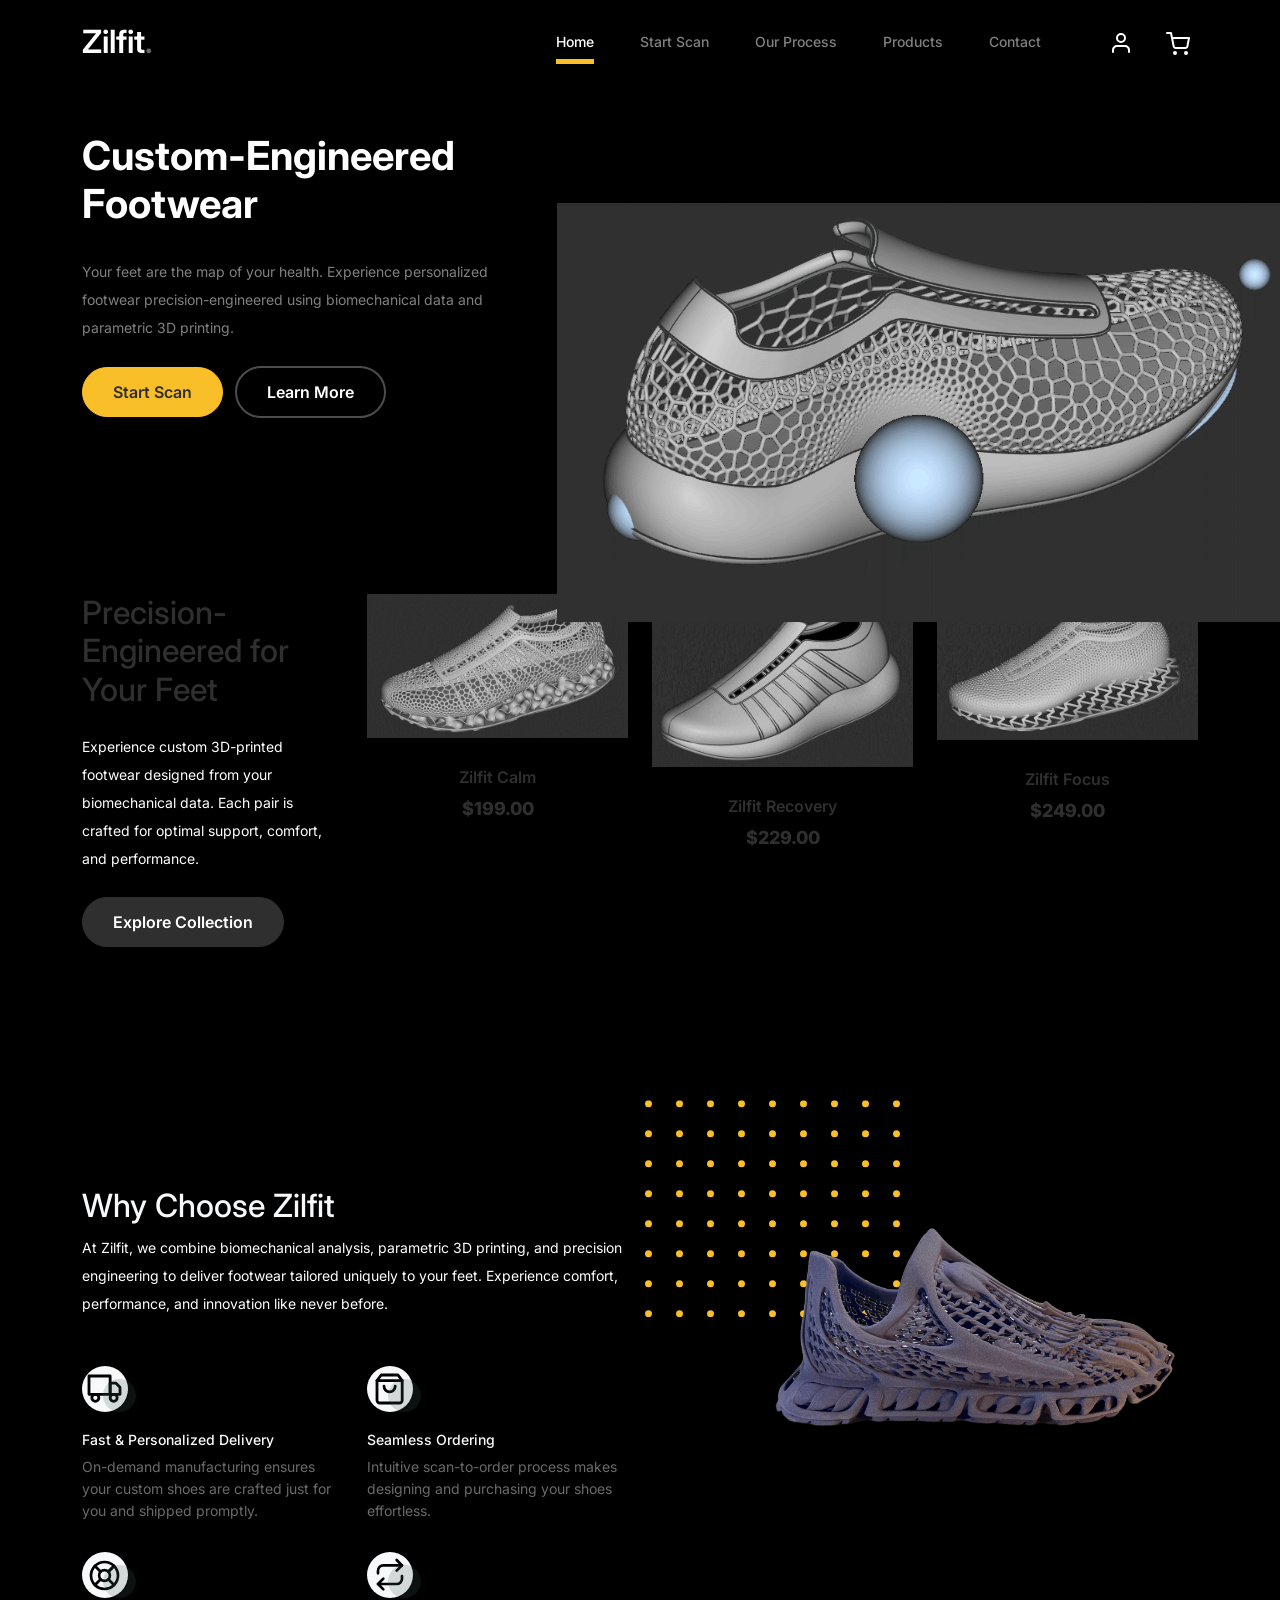
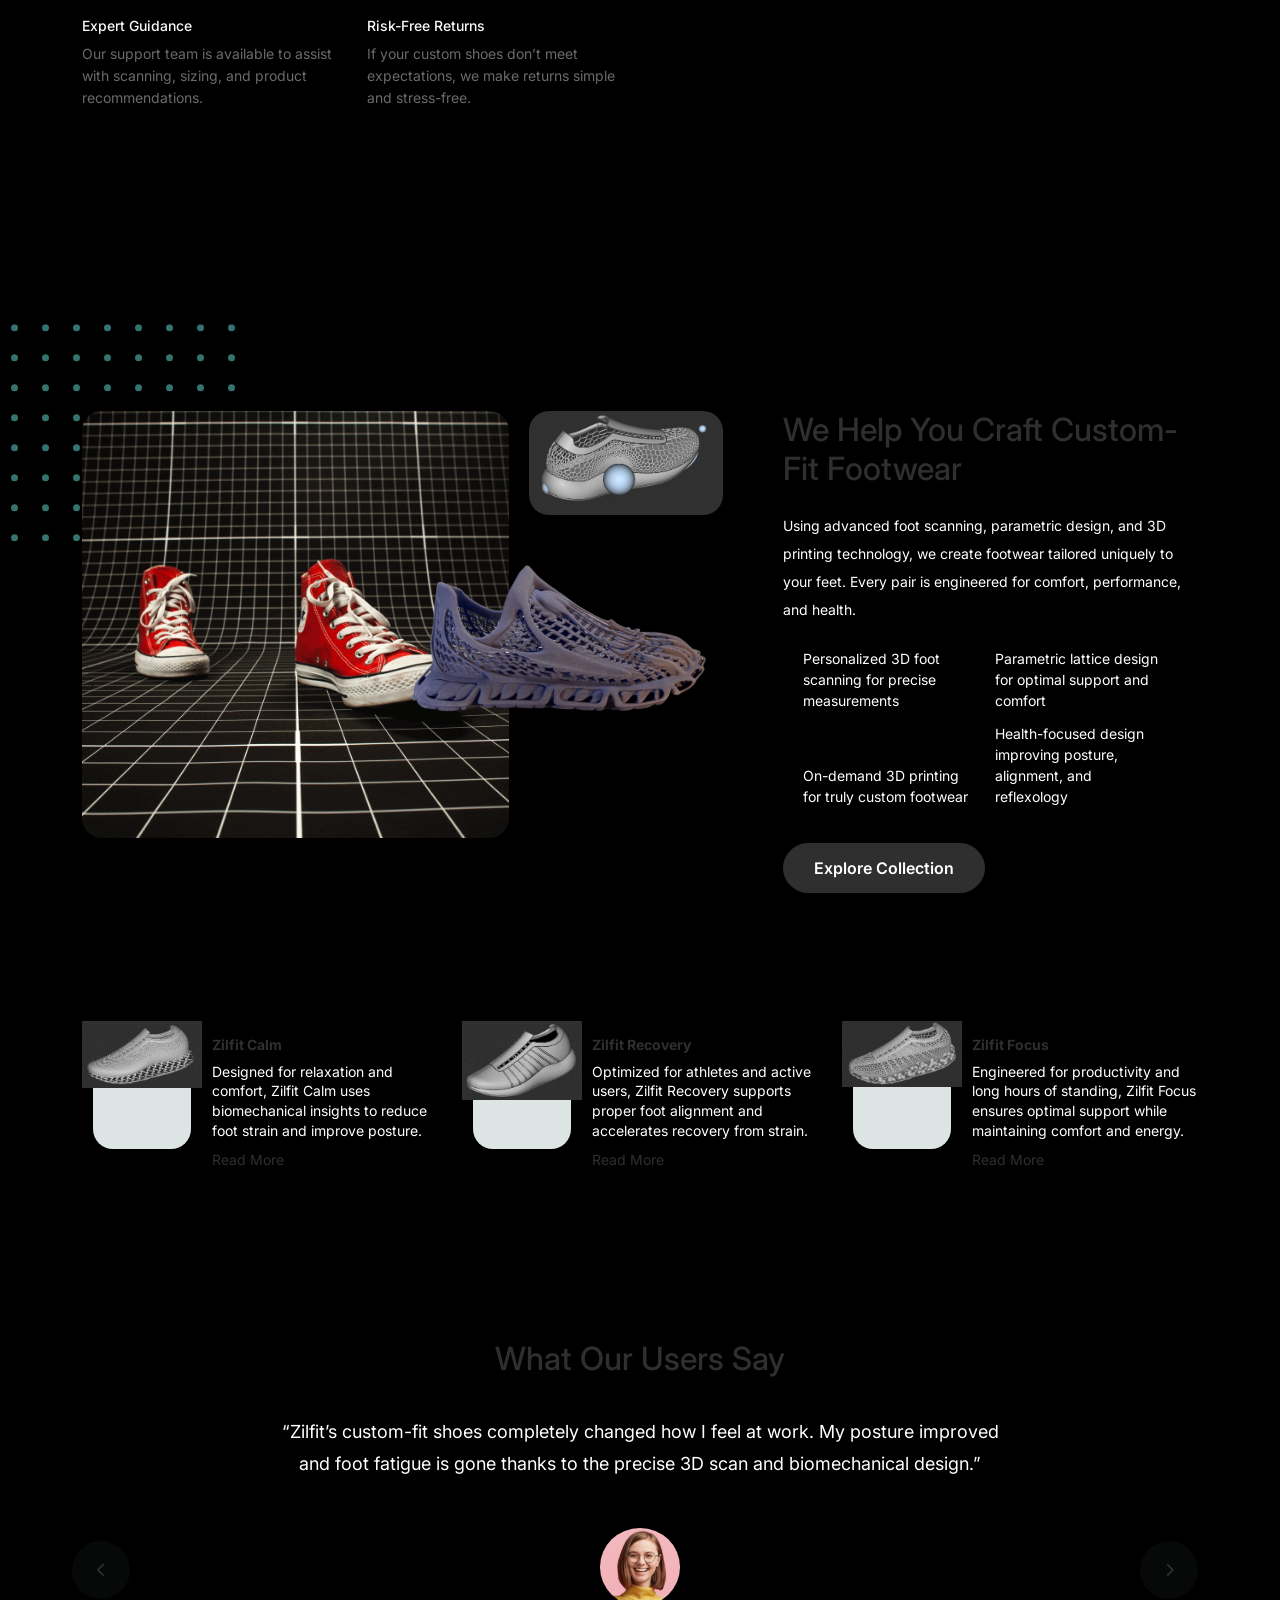
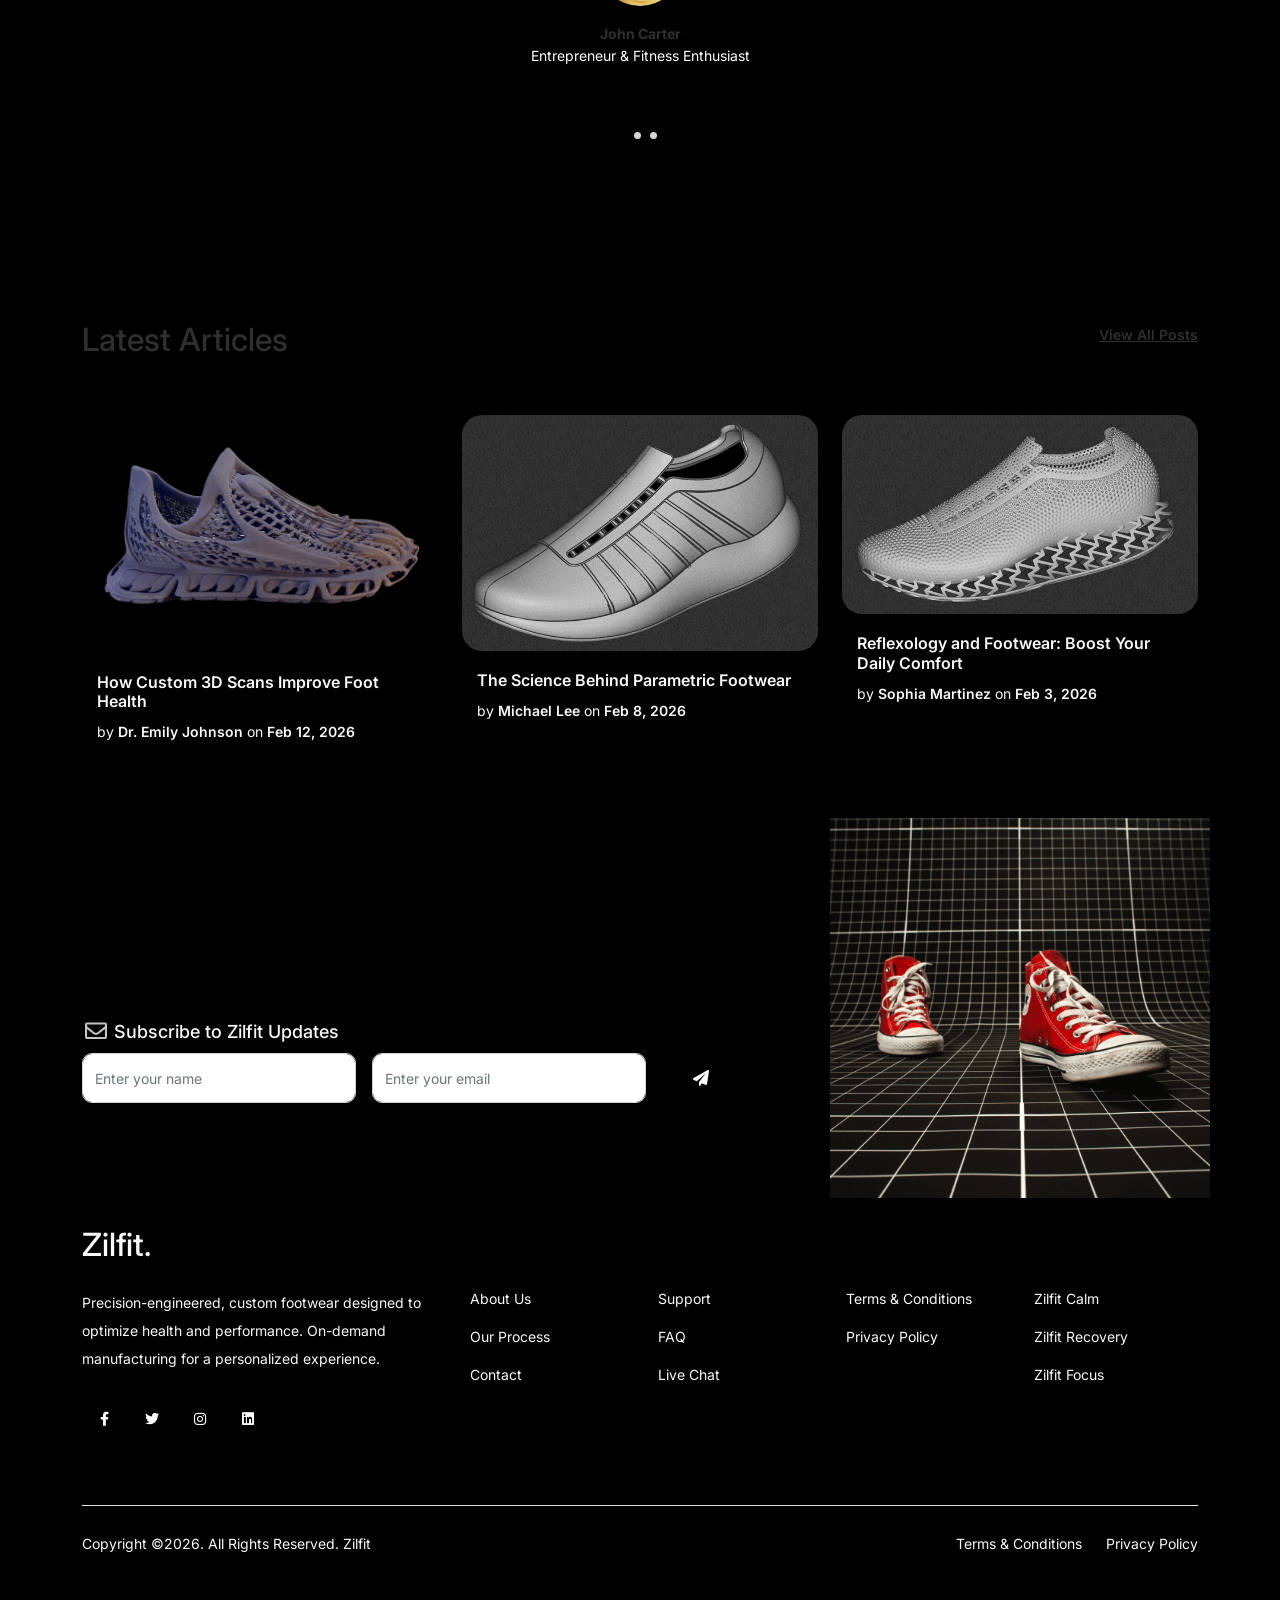
==== commit 5a609fa3: "Updated final before give client" ====
--- a/index.html
+++ b/index.html
@@ -1,11 +1,4 @@
-<!-- /*
-* Bootstrap 5
-* Template Name: Furni
-* Template Author: Untree.co
-* Template URI: https://untree.co/
-* License: https://creativecommons.org/licenses/by/3.0/
-*/ -->
-<!doctype html>
+<!DOCTYPE html>
 <html lang="en">
 <head>
   <meta charset="utf-8">
